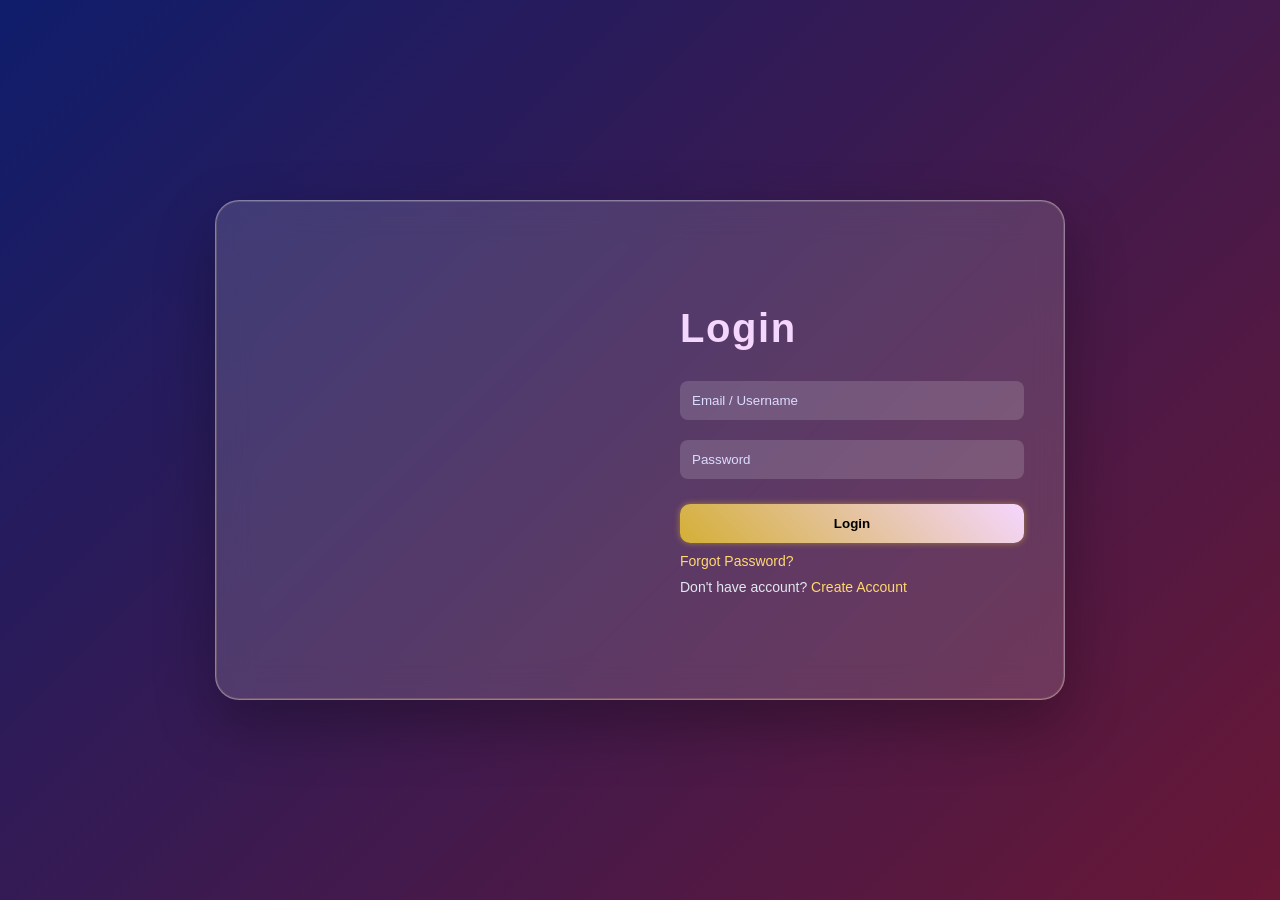
==== frontend/login.html @ 5c0ffcb2 "changes in login page" ====
<!DOCTYPE html>
<html lang="en">
<head>
  <meta charset="UTF-8">
  <meta name="viewport" content="width=device-width, initial-scale=1.0">
  <title>Sahayak Auth</title>
  <link rel="stylesheet" href="login.css">
</head>

<body>

<div class="container" id="container">

  <!-- IMAGE -->
  <div class="image-section"></div>

  <!-- FORM SECTION -->
  <div class="form-section">

    <!-- LOGIN -->
    <div class="form login">
      <h2>Login</h2>

      <input type="text" placeholder="Email / Username">
      <input type="password" placeholder="Password">

      <button>Login</button>

      <div class="link">
        <a href="#">Forgot Password?</a>
      </div>

      <div class="link">
        Don't have account? 
        <a href="#" onclick="toggle()">Create Account</a>
      </div>
    </div>

    <!-- SIGNUP -->
    <div class="form signup">
      <h2>Create Account</h2>

      <input type="text" placeholder="Full Name">
      <input type="text" placeholder="Username">
      <input type="email" placeholder="Email">
      <input type="password" placeholder="Create Password">
      <input type="password" placeholder="Confirm Password">

      <button>Create Account</button>

      <div class="link">
        Already have account? 
        <a href="#" onclick="toggle()">Login</a>
      </div>
    </div>

  </div>
</div>

<script>
function toggle() {
  document.getElementById("container").classList.toggle("active");
}
</script>

</body>
</html>
---- frontend/login.css ----
* {
  margin: 0;
  padding: 0;
  box-sizing: border-box;
  font-family: 'Segoe UI', sans-serif;
}

/* Background */
body {
  height: 100vh;
  background: linear-gradient(135deg, #0f1d6b, #691735);
  display: flex;
  justify-content: center;
  align-items: center;
}

/* Container */
.container {
  width: 850px;
  height: 500px;
  background: rgba(255, 255, 255, 0.14);
  backdrop-filter: blur(18px);
  border-radius: 24px;
  display: flex;
  overflow: hidden;
  position: relative;
  border: 1px solid rgba(255, 255, 255, 0.35);
  box-shadow: 0 24px 60px rgba(0, 0, 0, 0.3), inset 0 0 1px rgba(255, 255, 255, 0.25);
}

.container::before {
  content: '';
  position: absolute;
  inset: 0;
  margin: 1px;
  border-radius: 22px;
  box-shadow: 0 0 40px rgba(255, 216, 111, 0.35);
  pointer-events: none;
}

/* Image Section */
.image-section {
  width: 50%;
  background: url('Gemini_Generated_Image_xm0p56xm0p56xm0p.png') center/cover no-repeat;
  transition: none;
  z-index: 2;
}

/* Form Section */
.form-section {
  width: 50%;
  position: relative;
  overflow: hidden;
}

/* Forms */
.form {
  position: absolute;
  width: 100%;
  height: 100%;
  padding: 40px;
  display: flex;
  flex-direction: column;
  justify-content: center;
  transition: 0.6s ease;
}

/* Login visible */
.login {
  transform: translateX(0);
  opacity: 1;
}

/* Signup hidden */
.signup {
  transform: translateX(100%);
  opacity: 0;
}

/* Active Animation */
.container.active .image-section {
  transform: none;
}

.container.active .login {
  transform: translateX(-100%);
  opacity: 0;
}

.container.active .signup {
  transform: translateX(0);
  opacity: 1;
}

/* Inputs */
input {
  width: 100%;
  padding: 12px;
  margin: 10px 0;
  border: none;
  outline: none;
  border-radius: 8px;
  background: rgba(255,255,255,0.15);
  color: #f5d6ff;
  transition: 0.3s;
}

input::placeholder {
  color: #dcdcff;
  opacity: 1;
}

input:focus {
  box-shadow: 0 0 6px #d4af37;
}

/* Buttons */
button {
  width: 100%;
  padding: 12px;
  border: none;
  border-radius: 10px;
  margin-top: 15px;
  background: linear-gradient(45deg, #d4af37, #f5d6ff);
  color: black;
  font-weight: bold;
  cursor: pointer;
  box-shadow: 0 0 6px rgba(212, 175, 55, 0.6);
  transition: 0.3s;
}

button:hover {
  box-shadow: 0 0 12px rgba(245, 214, 255, 0.8);
  transform: scale(1.03);
}

/* Links */
.link {
  margin-top: 10px;
  font-size: 14px;
  color: #e2e8f0;
}

.link a {
  color: #ffd86f;
  text-decoration: none;
  cursor: pointer;
}

.link a:hover {
  color: #fff5d1;
}

/* Title */
h2 {
  margin-bottom: 20px;
  color: #f5d6ff;
  font-size: 2.5rem;
  letter-spacing: 0.04em;
}

/* Responsive */
@media (max-width: 768px) {
  .container {
    width: 90%;
    height: auto;
    flex-direction: column;
  }

  .image-section {
    width: 100%;
    height: 200px;
    transform: none !important;
  }

  .form-section {
    width: 100%;
    height: auto;
  }

  .form {
    position: relative;
    transform: none !important;
    opacity: 1 !important;
  }
}
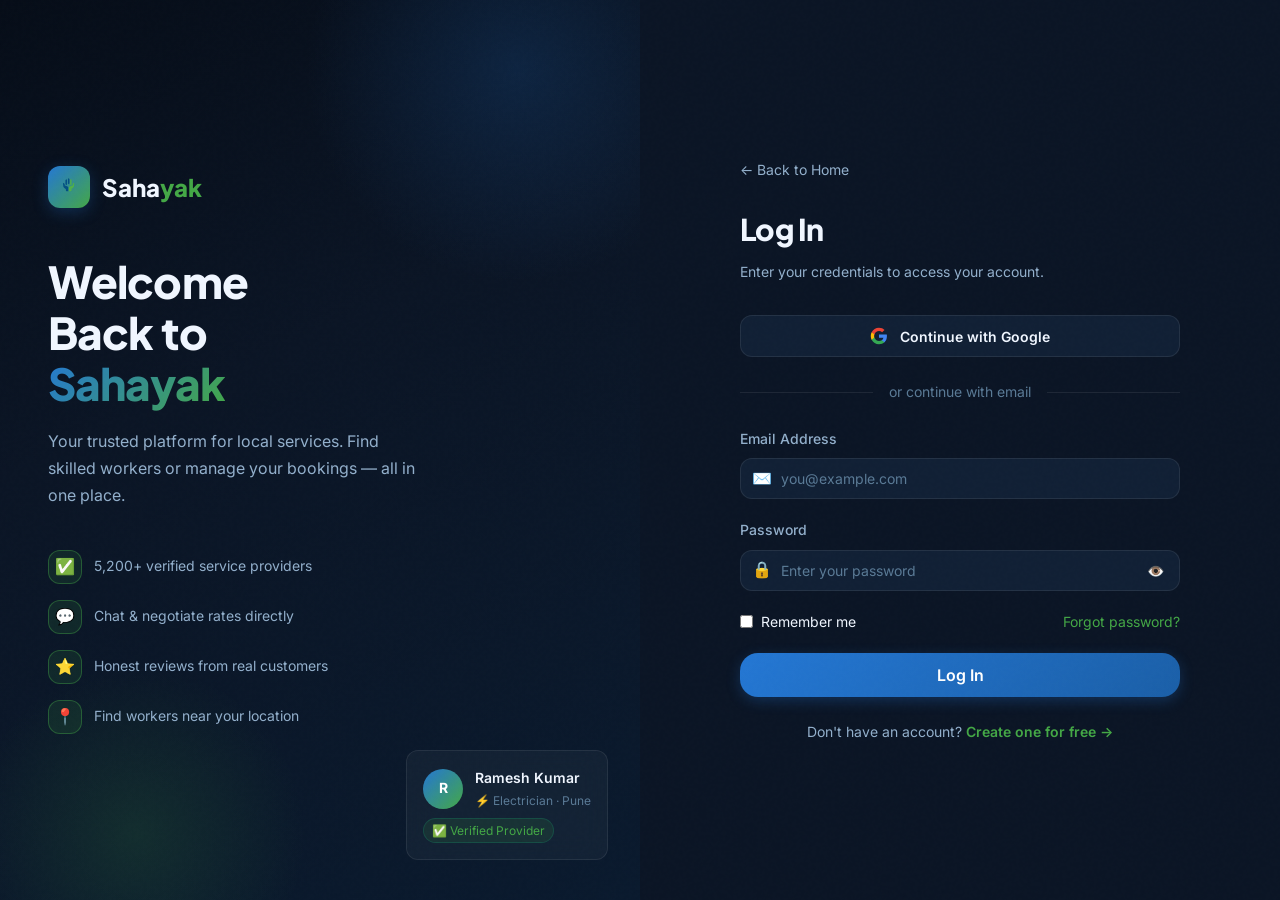
==== commit 655fdaf4: "frontend done" ====
--- a/frontend/login.html
+++ b/frontend/login.html
@@ -1,67 +1,187 @@
 <!DOCTYPE html>
 <html lang="en">
 <head>
-  <meta charset="UTF-8">
-  <meta name="viewport" content="width=device-width, initial-scale=1.0">
-  <title>Sahayak Auth</title>
-  <link rel="stylesheet" href="login.css">
+  <meta charset="UTF-8" />
+  <meta name="viewport" content="width=device-width, initial-scale=1.0" />
+  <title>Log In — Sahayak</title>
+  <meta name="description" content="Log in to your Sahayak account to find services or manage your provider profile." />
+  <link rel="icon" href="data:image/svg+xml,<svg xmlns='http://www.w3.org/2000/svg' viewBox='0 0 100 100'><text y='.9em' font-size='90'>🔧</text></svg>" />
+  <link rel="stylesheet" href="css/global.css" />
+  <link rel="stylesheet" href="css/auth.css" />
 </head>
-
 <body>
 
-<div class="container" id="container">
+<main class="auth-page" role="main">
 
-  <!-- IMAGE -->
-  <div class="image-section"></div>
+  <!-- ── Left Branding Panel ── -->
+  <div class="auth-panel-left" aria-hidden="true">
+    <div class="auth-left-content">
+      <a href="index.html" class="auth-left-logo">
+        <div class="auth-logo-icon"><img src="Gemini_Generated_Image_cjdzr0cjdzr0cjdz (1).png" alt="Sahayak Logo"></div>
+        <span class="auth-logo-text">Saha<span>yak</span></span>
+      </a>
 
-  <!-- FORM SECTION -->
-  <div class="form-section">
+      <h1 class="auth-tagline">
+        Welcome<br />Back to<br /><span class="gradient-text">Sahayak</span>
+      </h1>
+      <p class="auth-tagline-sub">
+        Your trusted platform for local services. Find skilled workers or manage your bookings — all in one place.
+      </p>
 
-    <!-- LOGIN -->
-    <div class="form login">
-      <h2>Login</h2>
-
-      <input type="text" placeholder="Email / Username">
-      <input type="password" placeholder="Password">
-
-      <button>Login</button>
-
-      <div class="link">
-        <a href="#">Forgot Password?</a>
-      </div>
-
-      <div class="link">
-        Don't have account? 
-        <a href="#" onclick="toggle()">Create Account</a>
+      <div class="auth-features">
+        <div class="auth-feature">
+          <div class="auth-feature-icon">✅</div>
+          <span>5,200+ verified service providers</span>
+        </div>
+        <div class="auth-feature">
+          <div class="auth-feature-icon">💬</div>
+          <span>Chat & negotiate rates directly</span>
+        </div>
+        <div class="auth-feature">
+          <div class="auth-feature-icon">⭐</div>
+          <span>Honest reviews from real customers</span>
+        </div>
+        <div class="auth-feature">
+          <div class="auth-feature-icon">📍</div>
+          <span>Find workers near your location</span>
+        </div>
       </div>
     </div>
 
-    <!-- SIGNUP -->
-    <div class="form signup">
-      <h2>Create Account</h2>
+    <!-- Floating card decoration -->
+    <div class="auth-float-card">
+      <div class="auth-float-card-inner">
+        <div class="auth-float-avi">R</div>
+        <div>
+          <p class="auth-float-name">Ramesh Kumar</p>
+          <p class="auth-float-sub">⚡ Electrician · Pune</p>
+        </div>
+      </div>
+      <div class="auth-float-badge">✅ Verified Provider</div>
+    </div>
+  </div>
 
-      <input type="text" placeholder="Full Name">
-      <input type="text" placeholder="Username">
-      <input type="email" placeholder="Email">
-      <input type="password" placeholder="Create Password">
-      <input type="password" placeholder="Confirm Password">
+  <!-- ── Right Form Panel ── -->
+  <div class="auth-panel-right">
+    <div class="auth-form-wrapper">
 
-      <button>Create Account</button>
+      <!-- Back link -->
+      <a href="index.html" class="flex items-center gap-2 text-secondary mb-6"
+         style="font-size:.875rem;margin-bottom:1.5rem;display:inline-flex;align-items:center;gap:.5rem;color:var(--text-secondary);transition:color .15s;"
+         onmouseover="this.style.color='var(--text-primary)'"
+         onmouseout="this.style.color='var(--text-secondary)'">
+        ← Back to Home
+      </a>
 
-      <div class="link">
-        Already have account? 
-        <a href="#" onclick="toggle()">Login</a>
+      <div class="auth-form-header">
+        <h2 class="auth-form-title">Log In</h2>
+        <p class="auth-form-subtitle">Enter your credentials to access your account.</p>
+      </div>
+
+      <!-- Error/Success Toast Area -->
+      <div id="authAlert" style="display:none; margin-bottom:1rem; padding:.75rem 1rem; border-radius:var(--radius-md); font-size:.875rem;"></div>
+
+      <!-- Social Login -->
+      <div class="social-login">
+        <button class="social-login-btn" id="googleLoginBtn" type="button">
+          <svg width="18" height="18" viewBox="0 0 24 24"><path fill="#4285F4" d="M22.56 12.25c0-.78-.07-1.53-.2-2.25H12v4.26h5.92c-.26 1.37-1.04 2.53-2.21 3.31v2.77h3.57c2.08-1.92 3.28-4.74 3.28-8.09z"/><path fill="#34A853" d="M12 23c2.97 0 5.46-.98 7.28-2.66l-3.57-2.77c-.98.66-2.23 1.06-3.71 1.06-2.86 0-5.29-1.93-6.16-4.53H2.18v2.84C3.99 20.53 7.7 23 12 23z"/><path fill="#FBBC05" d="M5.84 14.09c-.22-.66-.35-1.36-.35-2.09s.13-1.43.35-2.09V7.07H2.18C1.43 8.55 1 10.22 1 12s.43 3.45 1.18 4.93l2.85-2.22.81-.62z"/><path fill="#EA4335" d="M12 5.38c1.62 0 3.06.56 4.21 1.64l3.15-3.15C17.45 2.09 14.97 1 12 1 7.7 1 3.99 3.47 2.18 7.07l3.66 2.84c.87-2.6 3.3-4.53 6.16-4.53z"/></svg>
+          Continue with Google
+        </button>
+      </div>
+
+      <div class="divider-text">or continue with email</div>
+
+      <!-- Login Form -->
+      <form class="auth-form" id="loginForm" novalidate>
+        <div class="form-group">
+          <label for="loginEmail" class="form-label">Email Address</label>
+          <div class="input-wrapper">
+            <span class="input-icon">✉️</span>
+            <input
+              type="email"
+              id="loginEmail"
+              class="form-input"
+              placeholder="you@example.com"
+              autocomplete="email"
+              required
+            />
+          </div>
+          <span class="form-error" id="emailError" style="display:none;"></span>
+        </div>
+
+        <div class="form-group">
+          <label for="loginPassword" class="form-label">Password</label>
+          <div class="input-wrapper" style="position:relative;">
+            <span class="input-icon">🔒</span>
+            <input
+              type="password"
+              id="loginPassword"
+              class="form-input"
+              placeholder="Enter your password"
+              autocomplete="current-password"
+              required
+            />
+            <button type="button" class="password-toggle" id="togglePassword" aria-label="Toggle password visibility">
+              👁️
+            </button>
+          </div>
+          <span class="form-error" id="passwordError" style="display:none;"></span>
+        </div>
+
+        <div class="auth-form-footer">
+          <label class="remember-me">
+            <input type="checkbox" id="rememberMe" />
+            Remember me
+          </label>
+          <a href="#" class="forgot-link" id="forgotPasswordLink">Forgot password?</a>
+        </div>
+
+        <button type="submit" class="btn btn-primary btn-full btn-lg" id="loginBtn">
+          <span id="loginBtnText">Log In</span>
+          <span id="loginBtnSpinner" class="spinner" style="display:none;"></span>
+        </button>
+      </form>
+
+      <div class="auth-switch mt-6">
+        Don't have an account? <a href="signup.html" id="goToSignup">Create one for free →</a>
       </div>
     </div>
+  </div>
+</main>
 
-  </div>
-</div>
+<script src="js/auth.js"></script>
+<script>
+  // Password toggle
+  document.getElementById('togglePassword').addEventListener('click', function () {
+    const input = document.getElementById('loginPassword');
+    const isText = input.type === 'text';
+    input.type = isText ? 'password' : 'text';
+    this.textContent = isText ? '👁️' : '🙈';
+  });
 
-<script>
-function toggle() {
-  document.getElementById("container").classList.toggle("active");
-}
+  // Forgot password modal stub
+  document.getElementById('forgotPasswordLink').addEventListener('click', (e) => {
+    e.preventDefault();
+    const email = document.getElementById('loginEmail').value;
+    alert(`Password reset link will be sent to: ${email || 'your email'}\n(Backend integration pending)`);
+  });
+
+  // Google login stub
+  document.getElementById('googleLoginBtn').addEventListener('click', () => {
+    alert('Google OAuth integration coming soon!\nUse email/password for now.');
+  });
+
+  // Pre-fill role from URL param
+  const params = new URLSearchParams(window.location.search);
+  if (params.get('role') === 'provider') {
+    document.querySelector('.auth-tagline').innerHTML =
+      'Provider<br />Login to<br /><span class="gradient-text">Sahayak</span>';
+  }
+
+  // Redirect if already logged in
+  if (localStorage.getItem('sahayak_token')) {
+    window.location.href = 'dashboard.html';
+  }
 </script>
-
 </body>
-</html>+</html>
--- a/frontend/css/global.css
+++ b/frontend/css/global.css
@@ -0,0 +1,373 @@
+/* ============================================================
+   SAHAYAK — Global CSS (Reset + Typography + Utilities)
+   ============================================================ */
+
+@import url('https://fonts.googleapis.com/css2?family=Inter:wght@300;400;500;600;700;800&family=Plus+Jakarta+Sans:wght@600;700;800&display=swap');
+@import './variables.css';
+
+/* ── Reset ──────────────────────────────────────────────────── */
+*, *::before, *::after { box-sizing: border-box; margin: 0; padding: 0; }
+
+html {
+  scroll-behavior: smooth;
+  font-size: 16px;
+  -webkit-text-size-adjust: 100%;
+}
+
+body {
+  font-family: var(--font-sans);
+  background-color: var(--bg-base);
+  color: var(--text-primary);
+  line-height: 1.6;
+  min-height: 100vh;
+  overflow-x: hidden;
+  -webkit-font-smoothing: antialiased;
+  -moz-osx-font-smoothing: grayscale;
+}
+
+img, video, svg { display: block; max-width: 100%; }
+button { cursor: pointer; font-family: inherit; border: none; background: none; }
+a { text-decoration: none; color: inherit; }
+ul, ol { list-style: none; }
+input, textarea, select { font-family: inherit; }
+
+/* ── Scrollbar ──────────────────────────────────────────────── */
+::-webkit-scrollbar { width: 6px; height: 6px; }
+::-webkit-scrollbar-track { background: var(--bg-surface); }
+::-webkit-scrollbar-thumb { background: var(--bg-surface-3); border-radius: var(--radius-full); }
+::-webkit-scrollbar-thumb:hover { background: var(--green); }
+
+/* ── Noise Texture Overlay ─────────────────────────────────── */
+body::before {
+  content: '';
+  position: fixed;
+  inset: 0;
+  background-image: url("data:image/svg+xml,%3Csvg viewBox='0 0 256 256' xmlns='http://www.w3.org/2000/svg'%3E%3Cfilter id='noise'%3E%3CfeTurbulence type='fractalNoise' baseFrequency='0.9' numOctaves='4' stitchTiles='stitch'/%3E%3C/filter%3E%3Crect width='100%25' height='100%25' filter='url(%23noise)' opacity='0.03'/%3E%3C/svg%3E");
+  pointer-events: none;
+  z-index: var(--z-above);
+  opacity: 0.4;
+}
+
+/* ── Container ──────────────────────────────────────────────── */
+.container {
+  width: 100%;
+  max-width: 1200px;
+  margin-inline: auto;
+  padding-inline: var(--space-6);
+}
+.container-sm { max-width: 720px; margin-inline: auto; padding-inline: var(--space-6); }
+.container-lg { max-width: 1400px; margin-inline: auto; padding-inline: var(--space-6); }
+
+/* ── Page Wrapper (accounts for fixed navbar) ───────────────── */
+.page-content { padding-top: var(--navbar-height); }
+
+/* ── Typography ─────────────────────────────────────────────── */
+.display-1 { font-family: var(--font-display); font-size: clamp(2.5rem, 6vw, var(--text-6xl)); font-weight: 800; line-height: 1.1; letter-spacing: -0.03em; }
+.display-2 { font-family: var(--font-display); font-size: clamp(2rem, 4vw, var(--text-5xl)); font-weight: 800; line-height: 1.15; letter-spacing: -0.02em; }
+.heading-1  { font-size: var(--text-4xl); font-weight: 700; line-height: 1.2; letter-spacing: -0.02em; }
+.heading-2  { font-size: var(--text-3xl); font-weight: 700; line-height: 1.25; letter-spacing: -0.015em; }
+.heading-3  { font-size: var(--text-2xl); font-weight: 600; line-height: 1.3; }
+.heading-4  { font-size: var(--text-xl);  font-weight: 600; line-height: 1.35; }
+.body-lg    { font-size: var(--text-lg);  line-height: 1.7; color: var(--text-secondary); }
+.body-sm    { font-size: var(--text-sm);  line-height: 1.6; color: var(--text-secondary); }
+.label      { font-size: var(--text-xs);  font-weight: 600; letter-spacing: 0.08em; text-transform: uppercase; }
+
+/* ── Gradient Text ──────────────────────────────────────────── */
+.gradient-text {
+  background: linear-gradient(135deg, var(--accent) 0%, var(--green) 100%);
+  -webkit-background-clip: text;
+  -webkit-text-fill-color: transparent;
+  background-clip: text;
+}
+
+.gradient-text-green {
+  background: linear-gradient(135deg, var(--green) 0%, var(--accent) 100%);
+  -webkit-background-clip: text;
+  -webkit-text-fill-color: transparent;
+  background-clip: text;
+}
+
+/* ── Buttons ─────────────────────────────────────────────────── */
+.btn {
+  display: inline-flex;
+  align-items: center;
+  justify-content: center;
+  gap: var(--space-2);
+  padding: 11px var(--space-6);
+  border-radius: var(--radius-md);
+  font-size: var(--text-sm);
+  font-weight: 600;
+  line-height: 1;
+  transition: all var(--transition-base);
+  white-space: nowrap;
+  position: relative;
+  overflow: hidden;
+}
+
+.btn::before {
+  content: '';
+  position: absolute;
+  inset: 0;
+  opacity: 0;
+  transition: opacity var(--transition-fast);
+  background: rgba(255,255,255,0.1);
+}
+.btn:hover::before { opacity: 1; }
+
+.btn-primary {
+  background: linear-gradient(135deg, var(--accent), var(--accent-dark));
+  color: var(--text-inverse);
+  box-shadow: 0 4px 14px var(--accent-glow);
+}
+.btn-primary:hover {
+  transform: translateY(-2px);
+  box-shadow: 0 8px 24px var(--accent-glow);
+}
+.btn-primary:active { transform: translateY(0); }
+
+.btn-green {
+  background: linear-gradient(135deg, var(--green), var(--green-dark));
+  color: var(--text-inverse);
+  box-shadow: 0 4px 14px var(--green-glow);
+}
+.btn-green:hover {
+  transform: translateY(-2px);
+  box-shadow: 0 8px 24px var(--green-glow);
+}
+.btn-green:active { transform: translateY(0); }
+
+.btn-secondary {
+  background: var(--bg-glass);
+  color: var(--text-primary);
+  border: 1px solid var(--border);
+  backdrop-filter: blur(10px);
+}
+.btn-secondary:hover {
+  background: var(--bg-glass-hover);
+  border-color: var(--border-hover);
+  transform: translateY(-1px);
+}
+
+.btn-ghost {
+  background: transparent;
+  color: var(--text-primary);
+  border: 1px solid transparent;
+}
+.btn-ghost:hover { background: var(--bg-glass); border-color: var(--border); }
+
+.btn-danger {
+  background: var(--error-subtle);
+  color: var(--error);
+  border: 1px solid rgba(239,68,68,0.25);
+}
+.btn-danger:hover { background: var(--error); color: white; }
+
+.btn-success {
+  background: var(--success-subtle);
+  color: var(--success);
+  border: 1px solid rgba(16,185,129,0.25);
+}
+.btn-success:hover { background: var(--success); color: white; }
+
+.btn-lg { padding: 14px var(--space-8); font-size: var(--text-base); border-radius: var(--radius-lg); }
+.btn-sm { padding: 7px var(--space-4); font-size: var(--text-xs); border-radius: var(--radius-sm); }
+.btn-icon { padding: 10px; border-radius: var(--radius-md); aspect-ratio: 1; }
+.btn-full { width: 100%; }
+
+.btn:disabled { opacity: 0.45; pointer-events: none; }
+
+/* ── Card ─────────────────────────────────────────────────────── */
+.card {
+  background: var(--bg-glass);
+  border: 1px solid var(--border);
+  border-radius: var(--radius-lg);
+  backdrop-filter: blur(12px);
+  transition: all var(--transition-base);
+}
+.card:hover {
+  border-color: var(--border-hover);
+  transform: translateY(-3px);
+  box-shadow: var(--shadow-lg);
+}
+.card-solid {
+  background: var(--bg-surface);
+  border: 1px solid var(--border);
+  border-radius: var(--radius-lg);
+}
+
+/* ── Badge ────────────────────────────────────────────────────── */
+.badge {
+  display: inline-flex;
+  align-items: center;
+  gap: 4px;
+  padding: 3px 10px;
+  border-radius: var(--radius-full);
+  font-size: var(--text-xs);
+  font-weight: 600;
+}
+.badge-accent  { background: var(--accent-subtle); color: var(--accent); border: 1px solid var(--border-accent); }
+.badge-green   { background: var(--green-subtle); color: var(--green); border: 1px solid var(--border-green); }
+.badge-blue    { background: var(--blue-subtle); color: var(--blue); border: 1px solid rgba(36,119,212,0.30); }
+.badge-success { background: var(--success-subtle); color: var(--success); border: 1px solid rgba(68,168,70,0.30); }
+.badge-error   { background: var(--error-subtle); color: var(--error); border: 1px solid rgba(239,68,68,0.25); }
+.badge-muted   { background: var(--bg-surface-2); color: var(--text-muted); border: 1px solid var(--border); }
+
+/* ── Form Elements ─────────────────────────────────────────────── */
+.form-group { display: flex; flex-direction: column; gap: var(--space-2); }
+.form-label { font-size: var(--text-sm); font-weight: 500; color: var(--text-secondary); }
+.form-input, .form-select, .form-textarea {
+  background: var(--bg-surface-2);
+  border: 1px solid var(--border);
+  border-radius: var(--radius-md);
+  color: var(--text-primary);
+  font-size: var(--text-sm);
+  padding: 11px var(--space-4);
+  transition: all var(--transition-fast);
+  width: 100%;
+  outline: none;
+}
+.form-input::placeholder, .form-textarea::placeholder { color: var(--text-muted); }
+.form-input:focus, .form-select:focus, .form-textarea:focus {
+  border-color: var(--green);
+  box-shadow: 0 0 0 3px var(--green-glow);
+  background: var(--bg-surface-3);
+}
+.form-select { appearance: none; background-image: url("data:image/svg+xml,%3Csvg xmlns='http://www.w3.org/2000/svg' width='12' height='12' viewBox='0 0 24 24' fill='none' stroke='%2364748B' stroke-width='2'%3E%3Cpath d='m6 9 6 6 6-6'/%3E%3C/svg%3E"); background-repeat: no-repeat; background-position: right 14px center; padding-right: 40px; }
+.form-textarea { resize: vertical; min-height: 100px; line-height: 1.6; }
+.form-error { font-size: var(--text-xs); color: var(--error); margin-top: 2px; }
+.form-hint  { font-size: var(--text-xs); color: var(--text-muted); }
+
+.input-wrapper { position: relative; }
+.input-wrapper .input-icon { position: absolute; left: 12px; top: 50%; transform: translateY(-50%); color: var(--text-muted); pointer-events: none; }
+.input-wrapper .form-input { padding-left: 40px; }
+
+/* ── Stars ─────────────────────────────────────────────────────── */
+.stars { display: inline-flex; gap: 2px; }
+.star { color: var(--text-muted); font-size: 14px; }
+.star.filled { color: var(--green); }
+
+/* ── Avatar ─────────────────────────────────────────────────────── */
+.avatar {
+  border-radius: var(--radius-full);
+  object-fit: cover;
+  flex-shrink: 0;
+  background: var(--bg-surface-2);
+  display: flex;
+  align-items: center;
+  justify-content: center;
+  font-weight: 700;
+  color: var(--green);
+  border: 2px solid var(--border);
+}
+.avatar-sm  { width: 32px;  height: 32px;  font-size: var(--text-sm); }
+.avatar-md  { width: 44px;  height: 44px;  font-size: var(--text-base); }
+.avatar-lg  { width: 64px;  height: 64px;  font-size: var(--text-xl); }
+.avatar-xl  { width: 88px;  height: 88px;  font-size: var(--text-2xl); }
+
+/* ── Divider ─────────────────────────────────────────────────────── */
+.divider { height: 1px; background: var(--border); border: none; }
+.divider-text {
+  display: flex; align-items: center; gap: var(--space-4);
+  color: var(--text-muted); font-size: var(--text-sm);
+  margin-block: var(--space-6);
+}
+.divider-text::before, .divider-text::after { content: ''; flex: 1; height: 1px; background: var(--border); }
+
+/* ── Loading Spinner ─────────────────────────────────────────────── */
+.spinner {
+  width: 20px; height: 20px;
+  border: 2px solid var(--border);
+  border-top-color: var(--green);
+  border-radius: 50%;
+  animation: spin 0.7s linear infinite;
+}
+@keyframes spin { to { transform: rotate(360deg); } }
+
+/* ── Toast ─────────────────────────────────────────────────────── */
+.toast-container { position: fixed; bottom: 24px; right: 24px; z-index: var(--z-toast); display: flex; flex-direction: column; gap: var(--space-3); }
+.toast {
+  display: flex; align-items: center; gap: var(--space-3);
+  padding: var(--space-4) var(--space-5);
+  background: var(--bg-surface-2);
+  border: 1px solid var(--border);
+  border-radius: var(--radius-md);
+  backdrop-filter: blur(12px);
+  box-shadow: var(--shadow-lg);
+  font-size: var(--text-sm);
+  min-width: 280px;
+  animation: slideInToast 0.3s var(--transition-spring);
+}
+.toast.success { border-left: 3px solid var(--success); }
+.toast.error   { border-left: 3px solid var(--error); }
+.toast.info    { border-left: 3px solid var(--blue); }
+@keyframes slideInToast { from { opacity: 0; transform: translateX(30px); } to { opacity: 1; transform: translateX(0); } }
+
+/* ── Scroll Animations ──────────────────────────────────────────── */
+.fade-up {
+  opacity: 0;
+  transform: translateY(30px);
+  transition: opacity 0.6s ease, transform 0.6s ease;
+}
+.fade-up.visible { opacity: 1; transform: translateY(0); }
+
+.fade-in {
+  opacity: 0;
+  transition: opacity 0.5s ease;
+}
+.fade-in.visible { opacity: 1; }
+
+/* ── Section Heading Helper ─────────────────────────────────────── */
+.section-label {
+  display: inline-flex;
+  align-items: center;
+  gap: var(--space-2);
+  background: var(--green-subtle);
+  color: var(--green);
+  border: 1px solid var(--border-green);
+  border-radius: var(--radius-full);
+  padding: 4px 14px;
+  font-size: var(--text-xs);
+  font-weight: 700;
+  letter-spacing: 0.08em;
+  text-transform: uppercase;
+  margin-bottom: var(--space-4);
+}
+
+/* ── Utilities ──────────────────────────────────────────────────── */
+.flex          { display: flex; }
+.flex-col      { display: flex; flex-direction: column; }
+.items-center  { align-items: center; }
+.items-start   { align-items: flex-start; }
+.justify-center{ justify-content: center; }
+.justify-between{ justify-content: space-between; }
+.gap-2         { gap: var(--space-2); }
+.gap-3         { gap: var(--space-3); }
+.gap-4         { gap: var(--space-4); }
+.gap-6         { gap: var(--space-6); }
+.gap-8         { gap: var(--space-8); }
+.text-center   { text-align: center; }
+.text-accent   { color: var(--accent); }
+.text-green    { color: var(--green); }
+.text-muted    { color: var(--text-muted); }
+.text-secondary{ color: var(--text-secondary); }
+.text-success  { color: var(--success); }
+.text-error    { color: var(--error); }
+.mt-2 { margin-top: var(--space-2); }
+.mt-4 { margin-top: var(--space-4); }
+.mt-6 { margin-top: var(--space-6); }
+.mt-8 { margin-top: var(--space-8); }
+.mb-2 { margin-bottom: var(--space-2); }
+.mb-4 { margin-bottom: var(--space-4); }
+.mb-6 { margin-bottom: var(--space-6); }
+.w-full { width: 100%; }
+.sr-only { position: absolute; width: 1px; height: 1px; padding: 0; margin: -1px; overflow: hidden; clip: rect(0,0,0,0); border: 0; }
+.truncate { overflow: hidden; text-overflow: ellipsis; white-space: nowrap; }
+
+/* ── Responsive ─────────────────────────────────────────────────── */
+@media (max-width: 768px) {
+  .hide-mobile { display: none !important; }
+  .container, .container-sm, .container-lg { padding-inline: var(--space-4); }
+}
+@media (min-width: 769px) {
+  .hide-desktop { display: none !important; }
+}
--- a/frontend/css/auth.css
+++ b/frontend/css/auth.css
@@ -0,0 +1,323 @@
+/* ============================================================
+   SAHAYAK — Auth Pages (Login + Signup)
+   ============================================================ */
+
+.auth-page {
+  min-height: 100vh;
+  display: grid;
+  grid-template-columns: 1fr 1fr;
+  position: relative;
+  overflow: hidden;
+}
+
+/* ── Left Panel ─────────────────────────────────────────────── */
+.auth-panel-left {
+  background: linear-gradient(155deg, #060D18 0%, #0B1525 40%, #0A1A2E 100%);
+  display: flex;
+  flex-direction: column;
+  justify-content: center;
+  padding: var(--space-16) var(--space-12);
+  position: relative;
+  overflow: hidden;
+}
+
+.auth-panel-left::before {
+  content: '';
+  position: absolute;
+  top: -20%;
+  right: -20%;
+  width: 500px;
+  height: 500px;
+  background: radial-gradient(circle, rgba(36,119,212,0.18) 0%, transparent 60%);
+  border-radius: 50%;
+}
+
+.auth-panel-left::after {
+  content: '';
+  position: absolute;
+  bottom: -15%;
+  left: -10%;
+  width: 400px;
+  height: 400px;
+  background: radial-gradient(circle, rgba(68,168,70,0.15) 0%, transparent 60%);
+  border-radius: 50%;
+}
+
+.auth-left-content {
+  position: relative;
+  z-index: 1;
+}
+
+.auth-left-logo {
+  display: flex;
+  align-items: center;
+  gap: var(--space-3);
+  margin-bottom: var(--space-12);
+  text-decoration: none;
+}
+
+.auth-logo-icon {
+  width: 42px;
+  height: 42px;
+  background: linear-gradient(135deg, var(--accent), var(--green));
+  border-radius: var(--radius-md);
+  display: flex;
+  align-items: center;
+  justify-content: center;
+  font-size: 21px;
+  box-shadow: 0 4px 16px var(--accent-glow);
+}
+
+.auth-logo-text {
+  font-family: var(--font-display);
+  font-size: var(--text-2xl);
+  font-weight: 800;
+  color: var(--text-primary);
+}
+
+.auth-logo-text span { color: var(--green); }
+
+.auth-tagline {
+  font-family: var(--font-display);
+  font-size: clamp(2rem, 3.5vw, 2.75rem);
+  font-weight: 800;
+  line-height: 1.15;
+  letter-spacing: -0.02em;
+  color: var(--text-primary);
+  margin-bottom: var(--space-5);
+}
+
+.auth-tagline-sub {
+  font-size: var(--text-base);
+  color: var(--text-secondary);
+  line-height: 1.7;
+  margin-bottom: var(--space-10);
+  max-width: 380px;
+}
+
+.auth-features {
+  display: flex;
+  flex-direction: column;
+  gap: var(--space-4);
+}
+
+.auth-feature {
+  display: flex;
+  align-items: center;
+  gap: var(--space-3);
+  font-size: var(--text-sm);
+  color: var(--text-secondary);
+}
+
+.auth-feature-icon {
+  width: 34px;
+  height: 34px;
+  border-radius: var(--radius-md);
+  background: var(--green-subtle);
+  border: 1px solid var(--border-green);
+  display: flex;
+  align-items: center;
+  justify-content: center;
+  font-size: 16px;
+  flex-shrink: 0;
+}
+
+/* Floating provider cards on left panel */
+.auth-float-card {
+  position: absolute;
+  bottom: var(--space-10);
+  right: var(--space-8);
+  background: rgba(255,255,255,0.04);
+  border: 1px solid var(--border);
+  border-radius: var(--radius-md);
+  padding: var(--space-4);
+  backdrop-filter: blur(12px);
+  animation: auth-float 5s ease-in-out infinite;
+  z-index: 1;
+}
+
+@keyframes auth-float {
+  0%, 100% { transform: translateY(0); }
+  50%       { transform: translateY(-10px); }
+}
+
+.auth-float-card-inner { display: flex; align-items: center; gap: var(--space-3); }
+.auth-float-avi {
+  width: 40px; height: 40px;
+  border-radius: 50%;
+  background: linear-gradient(135deg, var(--accent), var(--green));
+  display: flex; align-items: center; justify-content: center;
+  font-weight: 700; color: white; font-size: var(--text-sm);
+}
+.auth-float-name { font-size: var(--text-sm); font-weight: 600; }
+.auth-float-sub  { font-size: var(--text-xs); color: var(--text-muted); margin-top: 1px; }
+.auth-float-badge {
+  margin-top: var(--space-2);
+  display: inline-flex; align-items: center; gap: 4px;
+  font-size: var(--text-xs); color: var(--success);
+  background: var(--success-subtle); border: 1px solid rgba(16,185,129,0.2);
+  padding: 2px 8px; border-radius: var(--radius-full);
+}
+
+/* ── Right Panel ─────────────────────────────────────────────── */
+.auth-panel-right {
+  background: var(--bg-surface);
+  display: flex;
+  align-items: center;
+  justify-content: center;
+  padding: var(--space-10) var(--space-8);
+}
+
+.auth-form-wrapper {
+  width: 100%;
+  max-width: 440px;
+}
+
+.auth-form-header {
+  margin-bottom: var(--space-8);
+}
+
+.auth-form-title {
+  font-family: var(--font-display);
+  font-size: var(--text-3xl);
+  font-weight: 800;
+  letter-spacing: -0.02em;
+  margin-bottom: var(--space-2);
+}
+
+.auth-form-subtitle {
+  font-size: var(--text-sm);
+  color: var(--text-secondary);
+}
+
+/* ── Role Selector ─────────────────────────────────────────────── */
+.role-selector {
+  display: grid;
+  grid-template-columns: 1fr 1fr;
+  gap: var(--space-3);
+  margin-bottom: var(--space-6);
+}
+
+.role-card {
+  display: flex;
+  flex-direction: column;
+  align-items: center;
+  gap: var(--space-2);
+  padding: var(--space-5) var(--space-4);
+  background: var(--bg-surface-2);
+  border: 2px solid var(--border);
+  border-radius: var(--radius-lg);
+  cursor: pointer;
+  transition: all var(--transition-base);
+  text-align: center;
+}
+
+.role-card:hover { border-color: var(--border-hover); background: var(--bg-surface-3); }
+.role-card.selected { border-color: var(--accent); background: var(--accent-subtle); }
+
+.role-card-icon { font-size: 2rem; line-height: 1; }
+.role-card-title { font-size: var(--text-sm); font-weight: 700; color: var(--text-primary); }
+.role-card-desc  { font-size: var(--text-xs); color: var(--text-muted); }
+
+/* ── Auth Form ─────────────────────────────────────────────────── */
+.auth-form { display: flex; flex-direction: column; gap: var(--space-5); }
+
+.form-row { display: grid; grid-template-columns: 1fr 1fr; gap: var(--space-4); }
+
+.password-toggle {
+  position: absolute;
+  right: 12px;
+  top: 50%;
+  transform: translateY(-50%);
+  background: none;
+  border: none;
+  color: var(--text-muted);
+  cursor: pointer;
+  padding: 4px;
+  border-radius: var(--radius-sm);
+  transition: color var(--transition-fast);
+  font-size: 14px;
+}
+
+.password-toggle:hover { color: var(--text-primary); }
+
+.auth-form-footer {
+  display: flex;
+  align-items: center;
+  justify-content: space-between;
+  font-size: var(--text-sm);
+}
+
+.forgot-link { color: var(--green); transition: color var(--transition-fast); }
+.forgot-link:hover { color: var(--green-hover); }
+
+.remember-me { display: flex; align-items: center; gap: var(--space-2); cursor: pointer; }
+.remember-me input[type="checkbox"] { accent-color: var(--accent); }
+
+.auth-switch {
+  text-align: center;
+  font-size: var(--text-sm);
+  color: var(--text-secondary);
+  margin-top: var(--space-6);
+}
+
+.auth-switch a { color: var(--green); font-weight: 600; }
+.auth-switch a:hover { color: var(--green-hover); }
+
+.social-login {
+  display: flex;
+  flex-direction: column;
+  gap: var(--space-3);
+  margin-top: var(--space-4);
+}
+
+.social-login-btn {
+  display: flex;
+  align-items: center;
+  justify-content: center;
+  gap: var(--space-3);
+  padding: 11px var(--space-4);
+  border-radius: var(--radius-md);
+  font-size: var(--text-sm);
+  font-weight: 600;
+  background: var(--bg-surface-2);
+  border: 1px solid var(--border);
+  color: var(--text-primary);
+  cursor: pointer;
+  transition: all var(--transition-fast);
+}
+
+.social-login-btn:hover { background: var(--bg-surface-3); border-color: var(--border-hover); }
+
+/* Password Strength */
+.password-strength { margin-top: var(--space-2); }
+.strength-bar { height: 3px; border-radius: 2px; background: var(--bg-surface-3); overflow: hidden; margin-bottom: 4px; }
+.strength-fill { height: 100%; border-radius: 2px; transition: width 0.3s ease, background 0.3s ease; }
+.strength-fill.weak   { background: var(--error); }
+.strength-fill.medium { background: var(--warning); }
+.strength-fill.strong { background: var(--success); }
+.strength-text { font-size: var(--text-xs); color: var(--text-muted); }
+
+/* Terms */
+.terms-check {
+  display: flex;
+  align-items: flex-start;
+  gap: var(--space-3);
+  font-size: var(--text-sm);
+  color: var(--text-secondary);
+  line-height: 1.5;
+}
+.terms-check input { margin-top: 2px; accent-color: var(--accent); flex-shrink: 0; }
+.terms-check a { color: var(--accent); }
+
+/* ── Responsive ─────────────────────────────────────────────── */
+@media (max-width: 900px) {
+  .auth-page { grid-template-columns: 1fr; }
+  .auth-panel-left { display: none; }
+  .auth-panel-right { min-height: 100vh; padding: var(--space-8) var(--space-6); }
+}
+
+@media (max-width: 480px) {
+  .form-row { grid-template-columns: 1fr; }
+  .auth-form-wrapper { max-width: 100%; }
+}
